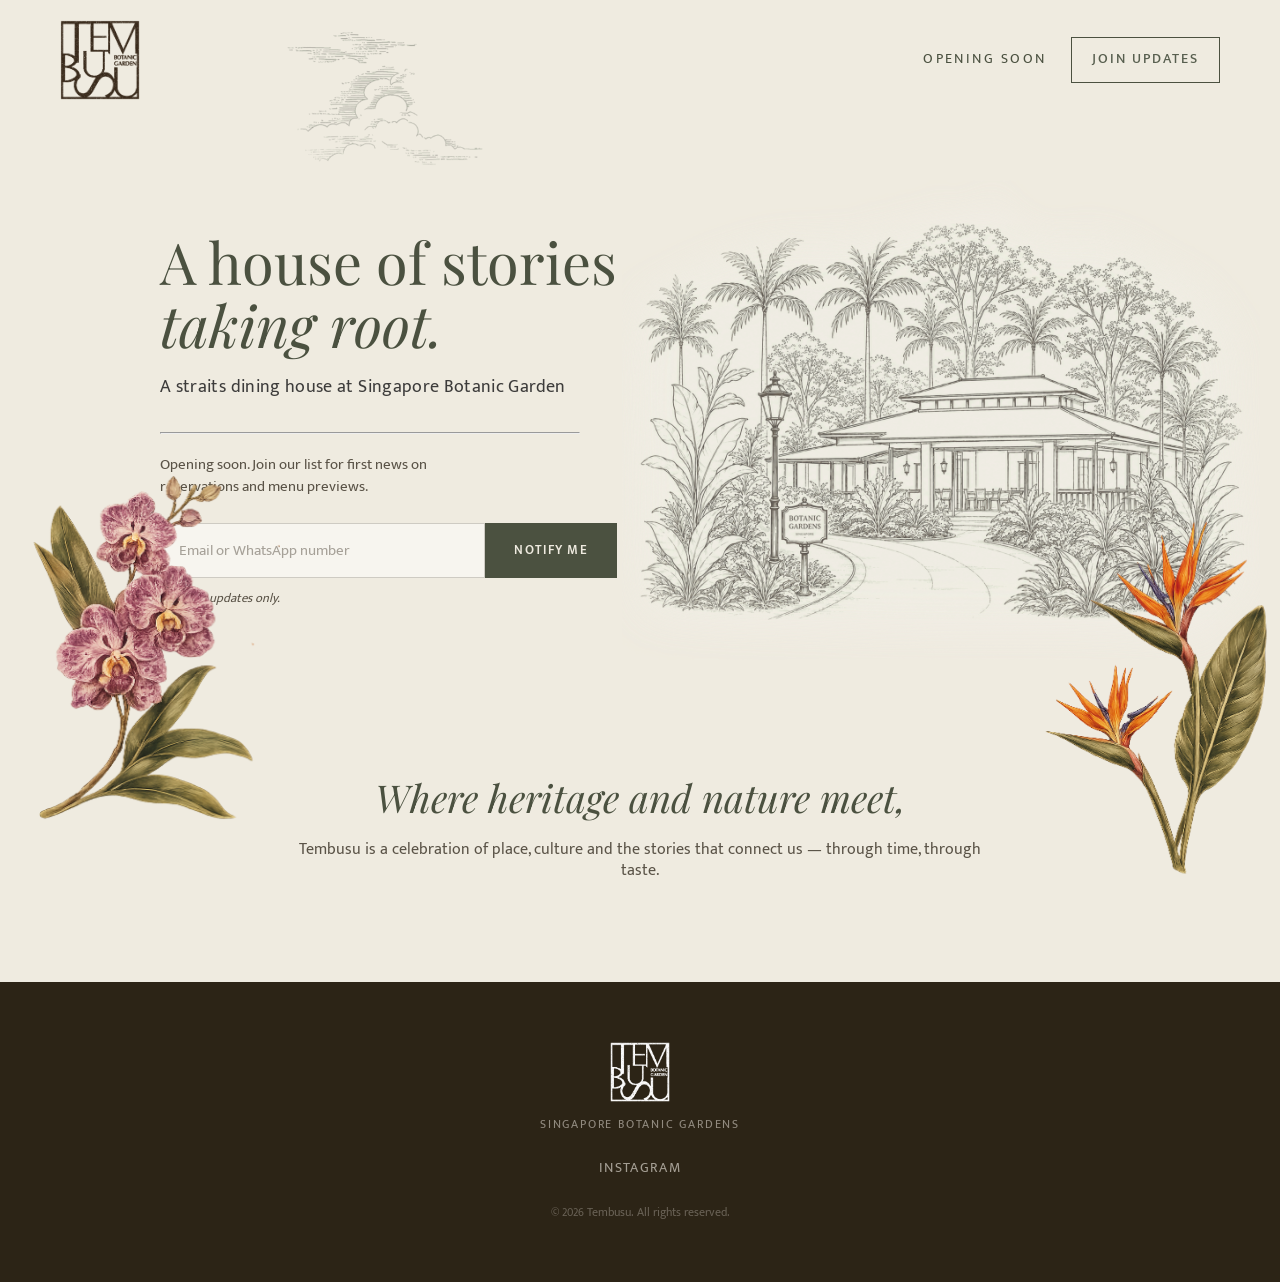
==== index.html @ 1a18208c "Add landing pages with mobile video + social footer" ====
<!DOCTYPE html>
<html lang="en">
<head>
  <meta charset="UTF-8">
  <meta name="viewport" content="width=device-width, initial-scale=1.0">
  <title>Tembusu — Singapore Botanic Gardens</title>
  <meta name="description" content="A house of stories taking root. A straits dining house at Singapore Botanic Gardens. Opening soon.">
  <link rel="preconnect" href="https://fonts.googleapis.com">
  <link rel="preconnect" href="https://fonts.gstatic.com" crossorigin>
  <link href="https://fonts.googleapis.com/css2?family=Playfair+Display:ital,wght@0,400;0,500;0,600;1,400;1,500&family=Mukta+Mahee:wght@200;300;400;500;600;700;800&display=swap" rel="stylesheet">
  <link rel="stylesheet" href="styles.css">
</head>
<body class="version-a">
  <!-- Navigation -->
  <nav class="landing-nav">
    <a href="/" class="nav-logo">
      <img src="assets/logo.png" alt="Tembusu">
    </a>
    <div class="nav-right">
      <span class="nav-status">OPENING SOON</span>
      <a href="#signup" class="nav-cta">JOIN UPDATES</a>
    </div>
  </nav>

  <!-- Hero Section -->
  <section class="hero-illustrated">
    <img src="assets/cloud-1.png" alt="" class="deco-cloud" aria-hidden="true">
    
    <div class="hero-content">
      <div class="hero-text">
        <h1 class="hero-headline">
          A house of stories<br><em>taking root.</em>
        </h1>
        <p class="hero-subtitle">A straits dining house at Singapore Botanic Garden</p>
        <hr class="hero-line">
        <p class="hero-cta-text">Opening soon. Join our list for first news on<br>reservations and menu previews.</p>
        
        <form id="signup" class="signup-form" onsubmit="handleSignup(event)">
          <div class="form-row">
            <input type="text" name="contact" placeholder="Email or WhatsApp number" required class="signup-input">
            <button type="submit" class="signup-btn">Notify Me</button>
          </div>
          <p class="form-note">Opening updates only.</p>
          <p class="form-success" id="successMsg" style="display:none;">Thank you! We'll be in touch.</p>
        </form>
      </div>
      <div class="hero-illustration">
        <img src="assets/house-sketch.png" alt="Tembusu at Singapore Botanic Gardens">
      </div>
    </div>
  </section>

  <!-- Fixed floral accents -->
  <img src="assets/orchid.png" alt="" class="deco-orchid" aria-hidden="true">
  <img src="assets/bird-paradise.png" alt="" class="deco-bird" aria-hidden="true">

  <!-- Where Heritage and Nature Meet Section -->
  <section class="heritage-section">
    <h2 class="heritage-headline">Where heritage and nature meet,</h2>
    <p class="heritage-text">Tembusu is a celebration of place, culture and the stories that connect us — through time, through taste.</p>
  </section>

  <!-- Footer -->
  <footer class="landing-footer">
    <div class="footer-inner">
      <img src="assets/logo.png" alt="Tembusu" class="footer-logo">
      <p class="footer-tagline">Singapore Botanic Gardens</p>
      <div class="footer-links">
        <a href="https://www.instagram.com/tembusu.sg/" target="_blank">Instagram</a>
      </div>
      <p class="footer-copy">&copy; 2026 Tembusu. All rights reserved.</p>
    </div>
  </footer>

  <script src="script.js"></script>
</body>
</html>
---- styles.css ----
/* ===== CUSTOM FONT ===== */
@font-face {
    font-family: 'TheSeasons';
    src: url('https://tembusu-botanical-landing.vercel.app/fonts/the-seasons-regular.woff2') format('woff2');
    font-weight: 400;
    font-style: normal;
    font-display: swap;
}

/* ===== RESET & BASE ===== */
*, *::before, *::after { margin: 0; padding: 0; box-sizing: border-box; }

:root {
  --cream: #EFEBE0;
  --dark: #2C2416;
  --dark-green: #4B5140;
  --gold: #C4A265;
  --text: #1a1a1a;
  --text-muted: #5a5347;
  --serif: 'TheSeasons', 'Playfair Display', Georgia, serif;
  --sans: 'Mukta Mahee', 'Inter', Helvetica, Arial, sans-serif;
}

html { scroll-behavior: smooth; }
body { font-family: var(--sans); color: var(--text); line-height: 1.7; overflow-x: hidden; }
a { text-decoration: none; color: inherit; }
img { max-width: 100%; display: block; }
input, button { font-family: var(--sans); }

/* ===== VERSION A — ILLUSTRATED ===== */
.version-a { background: var(--cream); }

/* ===== VERSION B — VIDEO ===== */
.version-b { background: #1a1a1a; color: #fff; }

/* Desktop/mobile video swap */
.mobile-video { display: none; }
.desktop-video { display: block; }

/* ===== SOCIAL FOOTER ===== */
.social-footer {
  position: relative;
  z-index: 50;
  text-align: center;
  padding: 40px 24px;
}
.version-b .social-footer {
  background: rgba(0,0,0,0.6);
  backdrop-filter: blur(8px);
  -webkit-backdrop-filter: blur(8px);
}
.social-links {
  display: flex;
  align-items: center;
  justify-content: center;
  gap: 28px;
}
.social-label {
  font-family: var(--sans);
  font-size: 0.8rem;
  letter-spacing: 0.12em;
  text-transform: uppercase;
  opacity: 0.7;
}
.social-link {
  display: flex;
  align-items: center;
  gap: 8px;
  color: rgba(255,255,255,0.85);
  text-decoration: none;
  font-family: var(--sans);
  font-size: 0.85rem;
  letter-spacing: 0.05em;
  transition: opacity 0.3s;
}
.social-link:hover {
  opacity: 1;
  color: #fff;
}
.social-link span {
  font-size: 0.8rem;
  text-transform: uppercase;
  letter-spacing: 0.1em;
}

/* ===== NAVIGATION ===== */
.landing-nav {
  position: fixed; top: 0; left: 0; right: 0; z-index: 100;
  display: flex; align-items: center; justify-content: space-between;
  padding: 20px 60px;
}

.version-a .landing-nav {
  background: transparent;
}

.landing-nav.dark {
  background: transparent;
}

.nav-logo img {
  height: 80px; width: auto;
}

.nav-logo-block {
  display: flex; align-items: center; gap: 14px;
}

.nav-logo-img {
  height: 80px; width: auto;
}

.nav-logo-text {
  display: flex; flex-direction: column;
}

.logo-name {
  font-family: var(--sans);
  font-size: 1.1rem;
  font-weight: 500;
  letter-spacing: 0.2em;
  color: #fff;
}

.logo-sub {
  font-family: var(--sans);
  font-size: 0.6rem;
  font-weight: 400;
  letter-spacing: 0.15em;
  color: rgba(255,255,255,0.7);
  text-transform: uppercase;
}

.nav-right {
  display: flex; align-items: center; gap: 24px;
}

.nav-status {
  font-size: 0.85rem;
  font-weight: 400;
  letter-spacing: 0.18em;
  text-transform: uppercase;
  color: var(--dark-green);
}

.landing-nav.dark .nav-status {
  color: rgba(255,255,255,0.8);
}

.nav-cta {
  font-size: 0.85rem;
  font-weight: 500;
  letter-spacing: 0.15em;
  text-transform: uppercase;
  padding: 10px 20px;
  border: 1.5px solid var(--dark-green);
  color: #585F4F;
  background: var(--cream);
  transition: all 0.3s;
}

.nav-cta:hover {
  background: var(--dark-green);
  color: var(--cream);
}

.nav-cta.light {
  border-color: rgba(255,255,255,0.7);
  color: #fff;
  background: transparent;
}

.nav-cta.light:hover {
  background: rgba(255,255,255,0.15);
}

/* ===== HERO — ILLUSTRATED (Version A) ===== */
.hero-illustrated {
  height: 80vh;
  min-height: 600px;
  position: relative;
  display: flex;
  align-items: center;
  padding: 120px 60px 0;
  overflow: hidden;
}

.hero-content {
  display: flex;
  align-items: center;
  justify-content: space-between;
  gap: 40px;
  max-width: 1500px;
  margin: 0 auto;
  width: 100%;
  position: relative;
  z-index: 2;
}

.hero-text {
  max-width: 560px;
  z-index: 2;
  position: relative;
  padding-left: 100px;
}

.hero-headline {
  font-family: var(--serif);
  font-size: clamp(2.8rem, 4.5vw, 4.5rem);
  font-weight: 400;
  line-height: 1.1;
  color: var(--dark-green);
  margin-bottom: 15px;
}

.hero-headline em {
  font-style: italic;
  font-weight: 400;
}

.hero-divider {
  width: 60px;
  height: 2px;
  background: var(--dark-green);
  opacity: 0.4;
  margin-bottom: 20px;
}

.hero-subtitle {
  font-family: var(--sans);
  font-size: 1.1rem;
  font-weight: 400;
  color: #3D3C3B;
  letter-spacing: 0.02em;
  margin-bottom: 30px;
}

.hero-line {
  width: 100%;
  max-width: 420px;
  height: 1px;
  background: rgba(44,36,22,0.15);
  margin: 20px 0;
}

.hero-cta-text {
  font-size: 0.95rem;
  color: var(--text-muted);
  line-height: 1.5;
  margin-bottom: 24px;
}

.hero-illustration {
  position: absolute;
  right: -40px;
  top: 50%;
  transform: translateY(-50%);
  width: 55%;
  max-width: 800px;
  z-index: 1;
}

.hero-illustration img {
  width: 100%;
  height: auto;
  opacity: 0.85;
}

/* Decorative elements */
.deco-cloud {
  position: absolute;
  left: 22%;
  top: 0;
  width: 220px;
  opacity: 1;
  z-index: 9999;
  pointer-events: none;
}

.deco-orchid {
  position: fixed;
  left: 0;
  bottom: 0;
  width: 280px;
  z-index: 100;
  pointer-events: none;
}

.deco-bird {
  position: fixed;
  right: 0;
  bottom: 0;
  width: 240px;
  z-index: 100;
  pointer-events: none;
}

/* ===== SIGNUP FORM ===== */
.signup-form {
  max-width: 460px;
}

.form-row {
  display: flex;
  gap: 0;
}

.signup-input {
  flex: 1;
  padding: 14px 18px;
  font-size: 0.95rem;
  border: 1.5px solid rgba(44,36,22,0.2);
  background: rgba(255,255,255,0.5);
  color: var(--text);
  outline: none;
  transition: border-color 0.3s;
}

.signup-input::placeholder {
  color: rgba(44,36,22,0.4);
}

.signup-input:focus {
  border-color: var(--dark-green);
}

.signup-input.dark {
  background: rgba(255,255,255,0.1);
  border-color: rgba(255,255,255,0.3);
  color: #fff;
}

.signup-input.dark::placeholder {
  color: rgba(255,255,255,0.5);
}

.signup-input.dark:focus {
  border-color: rgba(255,255,255,0.6);
}

.signup-btn {
  padding: 14px 28px;
  font-size: 0.8rem;
  font-weight: 600;
  letter-spacing: 0.1em;
  text-transform: uppercase;
  border: 1.5px solid var(--dark-green);
  background: var(--dark-green);
  color: var(--cream);
  cursor: pointer;
  transition: all 0.3s;
  white-space: nowrap;
}

.signup-btn:hover {
  background: #2d3a2c;
}

.signup-btn.dark {
  background: rgba(255,255,255,0.12);
  border-color: rgba(255,255,255,0.3);
  color: #fff;
}

.signup-btn.dark:hover {
  background: rgba(255,255,255,0.22);
}

.form-note {
  font-size: 0.8rem;
  color: var(--text-muted);
  margin-top: 10px;
  font-style: italic;
}

.form-note.light {
  color: rgba(255,255,255,0.5);
}

.form-success {
  font-size: 0.95rem;
  color: var(--dark-green);
  margin-top: 12px;
  font-weight: 500;
}

.form-success.light {
  color: rgba(255,255,255,0.9);
}

/* ===== HERITAGE SECTION ===== */
.heritage-section {
  text-align: center;
  padding: 80px 60px 100px;
  max-width: 1000px;
  margin: -2% auto 0 auto;
  position: relative;
}

.heritage-headline {
  font-family: var(--serif);
  font-size: clamp(2rem, 3vw, 3rem);
  font-weight: 400;
  color: var(--dark-green);
  margin-bottom: 20px;
  font-style: italic;
  line-height: 1.2;
}

.heritage-text {
  font-size: 1rem;
  line-height: 1.3;
  color: var(--text-muted);
  max-width: 700px;
  margin: 0 auto;
}

/* ===== HERO — VIDEO (Version B) ===== */
.video-bg {
  position: fixed;
  top: 0; left: 0;
  width: 100%; height: 100%;
  z-index: 0;
}

.video-bg video {
  width: 100%;
  height: 100%;
  object-fit: cover;
}

.video-overlay {
  position: absolute;
  top: 0; left: 0;
  width: 100%; height: 100%;
  background: linear-gradient(
    to bottom,
    rgba(0,0,0,0.3) 0%,
    rgba(0,0,0,0.15) 40%,
    rgba(0,0,0,0.35) 100%
  );
}

.hero-video {
  position: relative;
  z-index: 1;
  min-height: 100vh;
  display: flex;
  align-items: flex-end;
  padding: 0 60px 80px;
}

.hero-video-content {
  max-width: 600px;
}

.hero-headline-video {
  font-family: var(--serif);
  font-size: clamp(3rem, 5.5vw, 5rem);
  font-weight: 400;
  line-height: 1.1;
  color: #fff;
  margin-bottom: 24px;
}

.hero-headline-video em {
  font-style: italic;
  font-weight: 400;
}

.hero-subtitle-video {
  font-size: 1rem;
  color: rgba(255,255,255,0.85);
  line-height: 1.6;
  margin-bottom: 28px;
}

.hero-subtitle-video em {
  font-style: italic;
}

.watch-film {
  margin-top: 32px;
}

.watch-film-btn {
  display: inline-flex;
  align-items: center;
  gap: 10px;
  background: none;
  border: none;
  color: rgba(255,255,255,0.8);
  font-family: var(--sans);
  font-size: 0.85rem;
  letter-spacing: 0.05em;
  cursor: pointer;
  transition: color 0.3s;
  padding: 0;
}

.watch-film-btn:hover {
  color: #fff;
}

/* ===== FOOTER ===== */
.landing-footer {
  background: var(--dark);
  color: var(--cream);
  padding: 60px 60px;
  text-align: center;
  position: relative;
  z-index: 2;
}

.footer-inner {
  max-width: 400px;
  margin: 0 auto;
}

.footer-logo {
  height: 60px;
  margin: 0 auto 12px;
  filter: brightness(0) invert(1);
}

.footer-tagline {
  font-size: 0.75rem;
  letter-spacing: 0.15em;
  text-transform: uppercase;
  color: rgba(245,240,232,0.5);
  margin-bottom: 20px;
}

.footer-links {
  margin-bottom: 20px;
}

.footer-links a {
  font-size: 0.85rem;
  letter-spacing: 0.1em;
  text-transform: uppercase;
  color: rgba(245,240,232,0.6);
  transition: color 0.3s;
}

.footer-links a:hover { color: var(--cream); }

.footer-copy {
  font-size: 0.75rem;
  color: rgba(245,240,232,0.3);
}

/* ===== RESPONSIVE ===== */
@media (max-width: 1100px) {
  .hero-text {
    padding-left: 40px;
  }
}

@media (max-width: 968px) {
  .hero-content {
    flex-direction: column;
    align-items: flex-start;
  }
  .hero-illustration {
    position: relative;
    right: auto;
    top: auto;
    transform: none;
    width: 100%;
    max-width: 400px;
    display: block;
    margin: 0 auto 20px;
    order: -1;
  }
  .hero-text {
    flex: 1;
    padding-left: 0;
    max-width: 100%;
    order: 1;
  }
  .landing-nav {
    padding: 20px 24px;
  }
  .hero-illustrated {
    padding: 120px 24px 60px;
    height: auto;
    min-height: auto;
  }
  .hero-video {
    padding: 0 24px 60px;
  }
  .heritage-section {
    padding: 60px 24px 80px;
    margin-top: 0;
  }
  .landing-footer {
    padding: 48px 24px;
  }
  /* Botanicals: switch from fixed to absolute within page flow, push below form */
  .deco-orchid {
    position: absolute;
    width: 160px;
    bottom: -40px;
    z-index: 1;
  }
  .deco-bird {
    position: absolute;
    width: 140px;
    bottom: -40px;
    z-index: 1;
  }
}

@media (max-width: 600px) {
  .nav-logo img, .nav-logo-img {
    height: 50px;
  }
  .nav-status {
    display: none;
  }
  .hero-headline, .hero-headline-video {
    font-size: 2.6rem;
  }
  .form-row {
    flex-direction: column;
    gap: 10px;
  }
  .signup-btn {
    width: 100%;
  }
  /* Show botanicals on small screens — sized down, static at bottom */
  .deco-orchid {
    position: fixed;
    width: 120px;
    left: 0;
    bottom: 0;
    z-index: 10;
  }
  .deco-bird {
    position: fixed;
    width: 100px;
    right: 0;
    bottom: 0;
    z-index: 10;
  }
  .deco-cloud { width: 120px; }
  .logo-name { font-size: 0.9rem; }
  .logo-sub { font-size: 0.5rem; }
  /* Tighter hero on mobile */
  .hero-illustrated {
    padding: 100px 20px 40px;
  }
  .hero-video {
    padding: 0 20px 40px;
  }
  .landing-nav {
    padding: 16px 20px;
  }
  .hero-subtitle {
    font-size: 1rem;
  }
  .heritage-section {
    padding: 50px 20px 60px;
  }
  /* Stronger video overlay on mobile for readability */
  .video-overlay {
    background: linear-gradient(
      to bottom,
      rgba(0,0,0,0.45) 0%,
      rgba(0,0,0,0.25) 40%,
      rgba(0,0,0,0.55) 100%
    ) !important;
  }
  .hero-headline-video {
    font-size: 2.4rem;
    text-shadow: 0 2px 12px rgba(0,0,0,0.3);
  }
  .hero-subtitle-video {
    text-shadow: 0 1px 8px rgba(0,0,0,0.3);
  }
  /* Swap to mobile-optimized video */
  .mobile-video { display: block; }
  .desktop-video { display: none; }
}
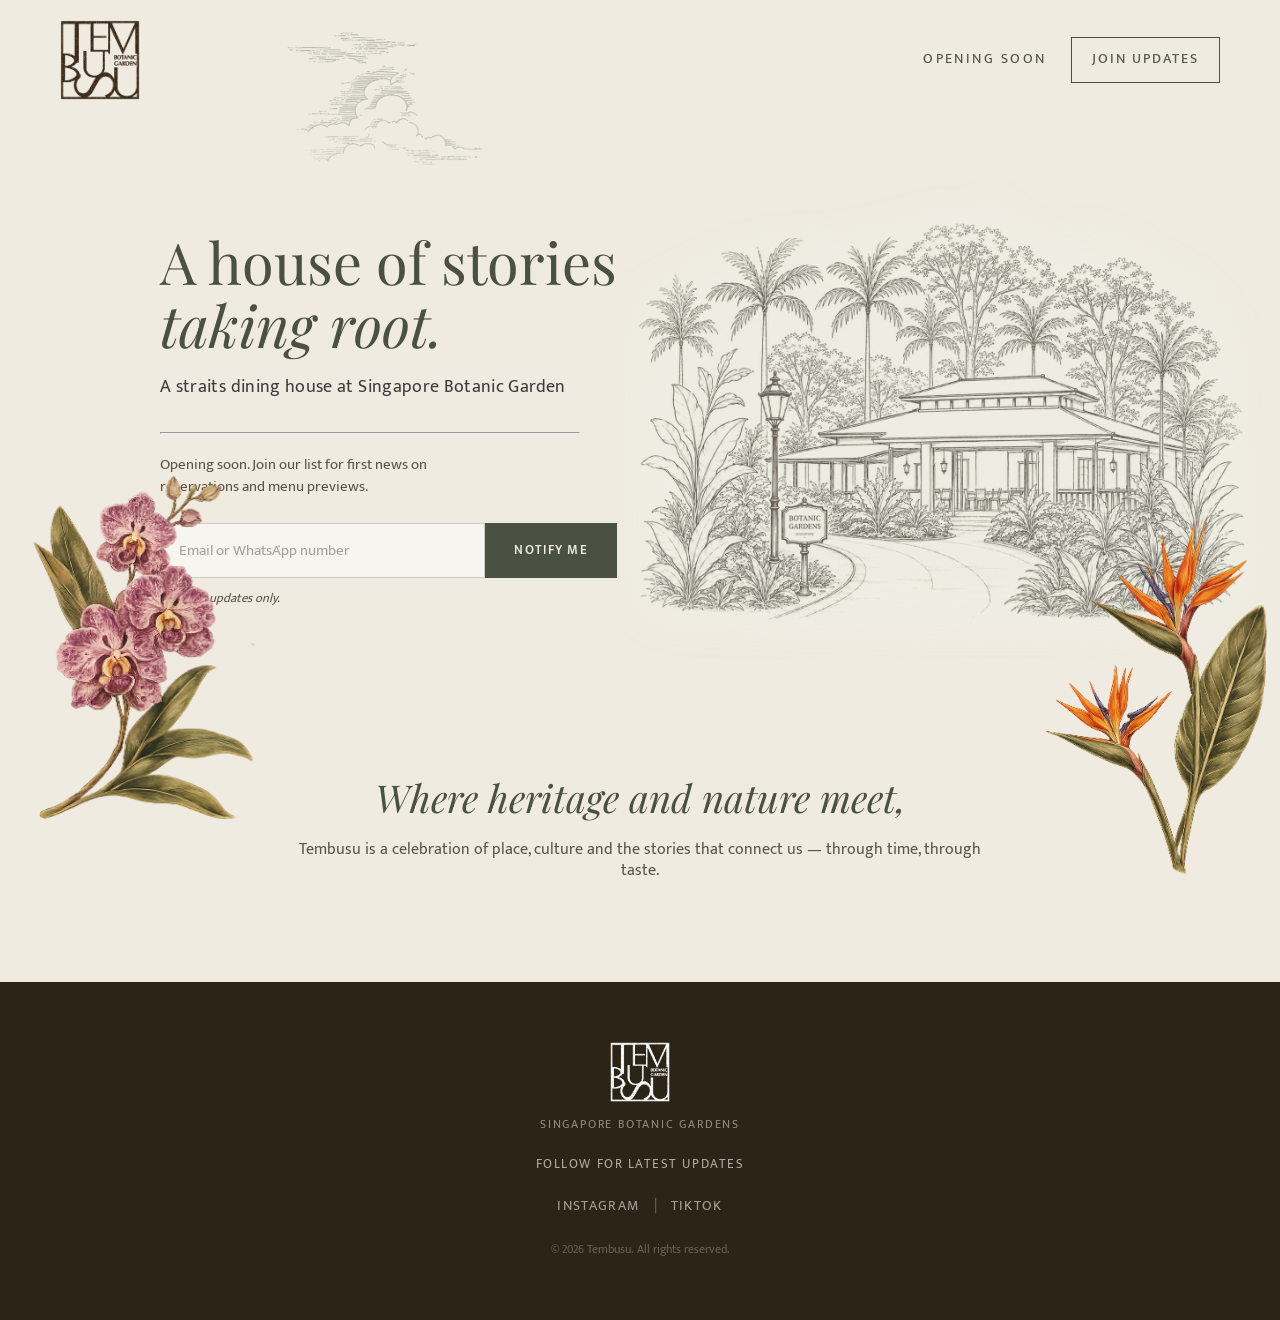
==== commit d1c8eb4e: "Add TikTok + 'Follow for latest updates' to Version A footer" ====
--- a/index.html
+++ b/index.html
@@ -65,8 +65,11 @@
     <div class="footer-inner">
       <img src="assets/logo.png" alt="Tembusu" class="footer-logo">
       <p class="footer-tagline">Singapore Botanic Gardens</p>
+      <p class="footer-follow">Follow for latest updates</p>
       <div class="footer-links">
         <a href="https://www.instagram.com/tembusu.sg/" target="_blank">Instagram</a>
+        <span class="footer-divider">|</span>
+        <a href="https://www.tiktok.com/@tembusu.sg" target="_blank">TikTok</a>
       </div>
       <p class="footer-copy">&copy; 2026 Tembusu. All rights reserved.</p>
     </div>
--- a/styles.css
+++ b/styles.css
@@ -531,6 +531,19 @@
   margin-bottom: 20px;
 }
 
+.footer-follow {
+  font-size: 0.8rem;
+  letter-spacing: 0.12em;
+  text-transform: uppercase;
+  color: rgba(245,240,232,0.65);
+  margin-bottom: 16px;
+}
+
+.footer-divider {
+  margin: 0 10px;
+  color: rgba(245,240,232,0.3);
+}
+
 .footer-links {
   margin-bottom: 20px;
 }
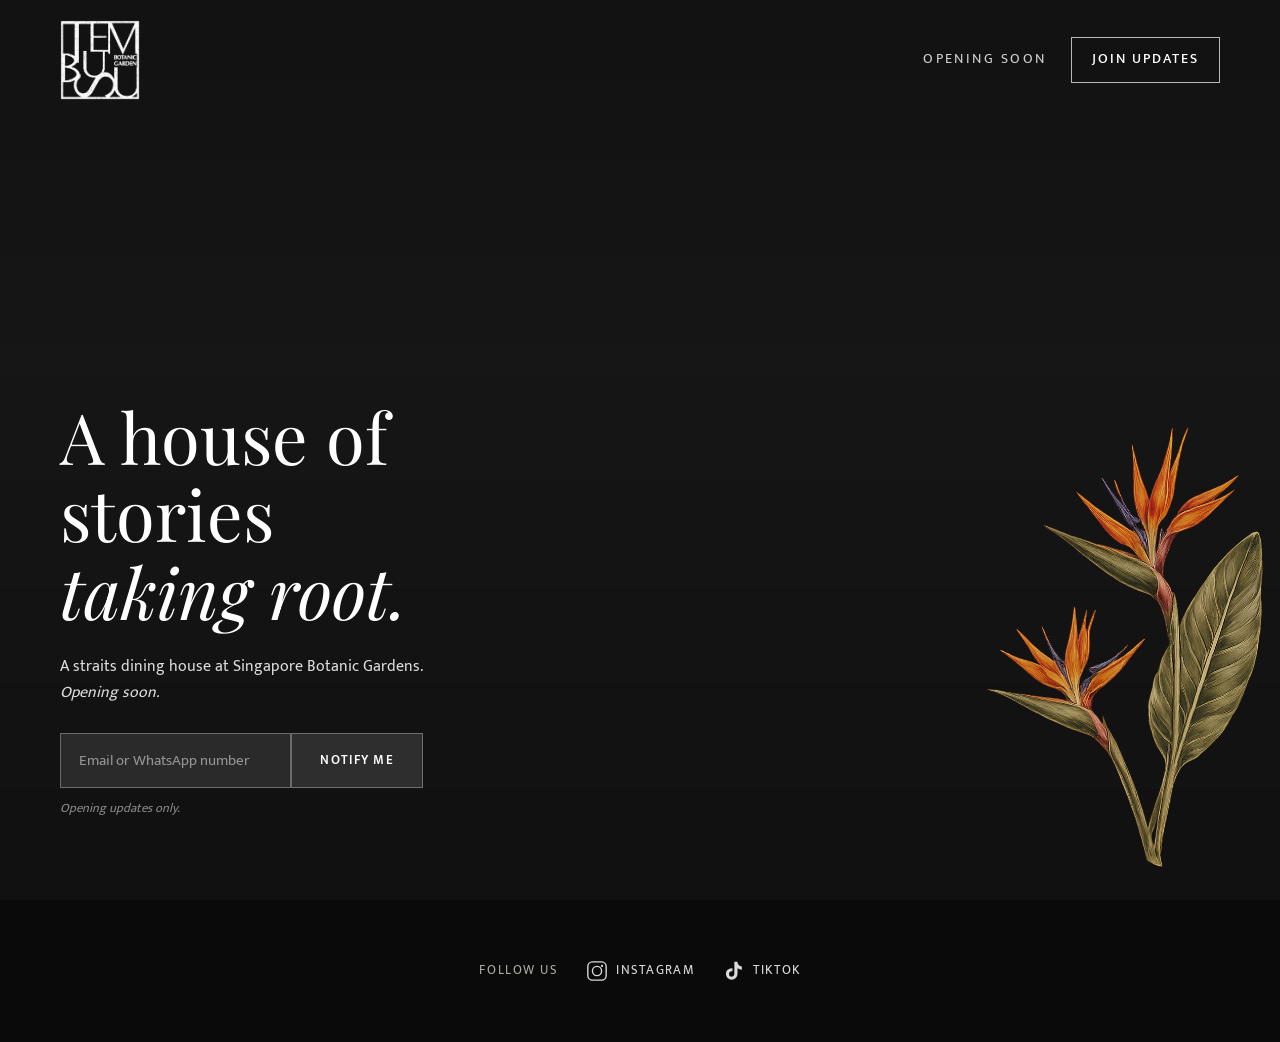
==== commit 8508e721: "Swap video page to homepage, move illustrated to /illustrated" ====
--- a/index.html
+++ b/index.html
@@ -10,43 +10,47 @@
   <link href="https://fonts.googleapis.com/css2?family=Playfair+Display:ital,wght@0,400;0,500;0,600;1,400;1,500&family=Mukta+Mahee:wght@200;300;400;500;600;700;800&display=swap" rel="stylesheet">
   <link rel="stylesheet" href="styles.css">
 </head>
-<body class="version-a">
+<body class="version-b">
+  <!-- Video Background -->
+  <div class="video-bg">
+    <video autoplay muted loop playsinline id="bgVideo" class="desktop-video">
+      <source src="assets/brand-video.mp4" type="video/mp4">
+    </video>
+    <video autoplay muted loop playsinline id="bgVideoMobile" class="mobile-video">
+      <source src="assets/brand-video-mobile.mp4" type="video/mp4">
+    </video>
+    <div class="video-overlay"></div>
+  </div>
+
   <!-- Navigation -->
-  <nav class="landing-nav">
+  <nav class="landing-nav dark">
     <a href="/" class="nav-logo">
-      <img src="assets/logo.png" alt="Tembusu">
+      <img src="assets/logo.png" alt="Tembusu" style="filter: brightness(0) invert(1);">
     </a>
     <div class="nav-right">
       <span class="nav-status">OPENING SOON</span>
-      <a href="#signup" class="nav-cta">JOIN UPDATES</a>
+      <a href="#signup-video" class="nav-cta light">JOIN UPDATES</a>
     </div>
   </nav>
 
-  <!-- Hero Section -->
-  <section class="hero-illustrated">
-    <img src="assets/cloud-1.png" alt="" class="deco-cloud" aria-hidden="true">
-    
-    <div class="hero-content">
-      <div class="hero-text">
-        <h1 class="hero-headline">
-          A house of stories<br><em>taking root.</em>
-        </h1>
-        <p class="hero-subtitle">A straits dining house at Singapore Botanic Garden</p>
-        <hr class="hero-line">
-        <p class="hero-cta-text">Opening soon. Join our list for first news on<br>reservations and menu previews.</p>
-        
-        <form id="signup" class="signup-form" onsubmit="handleSignup(event)">
-          <div class="form-row">
-            <input type="text" name="contact" placeholder="Email or WhatsApp number" required class="signup-input">
-            <button type="submit" class="signup-btn">Notify Me</button>
-          </div>
-          <p class="form-note">Opening updates only.</p>
-          <p class="form-success" id="successMsg" style="display:none;">Thank you! We'll be in touch.</p>
-        </form>
-      </div>
-      <div class="hero-illustration">
-        <img src="assets/house-sketch.png" alt="Tembusu at Singapore Botanic Gardens">
-      </div>
+  <!-- Hero Content -->
+  <section class="hero-video">
+    <div class="hero-video-content">
+      <h1 class="hero-headline-video">
+        A house of<br>stories<br><em>taking root.</em>
+      </h1>
+      <p class="hero-subtitle-video">A straits dining house at Singapore Botanic Gardens.<br><em>Opening soon.</em></p>
+      
+      <form id="signup-video" class="signup-form dark" onsubmit="handleSignup(event)">
+        <div class="form-row">
+          <input type="text" name="contact" placeholder="Email or WhatsApp number" required class="signup-input dark">
+          <button type="submit" class="signup-btn dark">NOTIFY ME</button>
+        </div>
+        <p class="form-note light">Opening updates only.</p>
+        <p class="form-success light" id="successMsgVideo" style="display:none;">Thank you! We'll be in touch.</p>
+      </form>
+
+
     </div>
   </section>
 
@@ -54,24 +58,24 @@
   <img src="assets/orchid.png" alt="" class="deco-orchid" aria-hidden="true">
   <img src="assets/bird-paradise.png" alt="" class="deco-bird" aria-hidden="true">
 
-  <!-- Where Heritage and Nature Meet Section -->
-  <section class="heritage-section">
-    <h2 class="heritage-headline">Where heritage and nature meet,</h2>
-    <p class="heritage-text">Tembusu is a celebration of place, culture and the stories that connect us — through time, through taste.</p>
-  </section>
-
-  <!-- Footer -->
-  <footer class="landing-footer">
-    <div class="footer-inner">
-      <img src="assets/logo.png" alt="Tembusu" class="footer-logo">
-      <p class="footer-tagline">Singapore Botanic Gardens</p>
-      <p class="footer-follow">Follow for latest updates</p>
-      <div class="footer-links">
-        <a href="https://www.instagram.com/tembusu.sg/" target="_blank">Instagram</a>
-        <span class="footer-divider">|</span>
-        <a href="https://www.tiktok.com/@tembusu.sg" target="_blank">TikTok</a>
-      </div>
-      <p class="footer-copy">&copy; 2026 Tembusu. All rights reserved.</p>
+  <!-- Social Footer -->
+  <footer class="landing-footer social-footer">
+    <div class="social-links">
+      <span class="social-label">Follow us</span>
+      <a href="https://www.instagram.com/tembususg?igsh=MWM4cHk4ZXRzbWc3bA==" target="_blank" rel="noopener" class="social-link" aria-label="Instagram">
+        <svg width="22" height="22" viewBox="0 0 24 24" fill="none" stroke="currentColor" stroke-width="1.5" stroke-linecap="round" stroke-linejoin="round">
+          <rect x="2" y="2" width="20" height="20" rx="5" ry="5"/>
+          <circle cx="12" cy="12" r="5"/>
+          <circle cx="17.5" cy="6.5" r="1.2" fill="currentColor" stroke="none"/>
+        </svg>
+        <span>Instagram</span>
+      </a>
+      <a href="https://www.tiktok.com/@tembusu.sg" target="_blank" rel="noopener" class="social-link" aria-label="TikTok">
+        <svg width="22" height="22" viewBox="0 0 24 24" fill="currentColor">
+          <path d="M19.59 6.69a4.83 4.83 0 01-3.77-4.25V2h-3.45v13.67a2.89 2.89 0 01-2.88 2.5 2.89 2.89 0 01-2.89-2.89 2.89 2.89 0 012.89-2.89c.28 0 .54.04.79.1v-3.52a6.37 6.37 0 00-.79-.05A6.34 6.34 0 003.15 15.2a6.34 6.34 0 006.34 6.34 6.34 6.34 0 006.34-6.34V8.98a8.18 8.18 0 004.76 1.52V7.05a4.84 4.84 0 01-1-.36z"/>
+        </svg>
+        <span>TikTok</span>
+      </a>
     </div>
   </footer>
 
--- a/styles.css
+++ b/styles.css
@@ -44,6 +44,25 @@
   text-align: center;
   padding: 40px 24px;
 }
+.version-b .deco-orchid {
+  display: none;
+}
+
+.version-b .deco-bird {
+  width: 300px;
+  bottom: 0;
+  right: 0;
+  opacity: 0.85;
+  z-index: 5;
+}
+
+.version-b .hero-text,
+.version-b .hero-content,
+.version-b .signup-form {
+  position: relative;
+  z-index: 20;
+}
+
 .version-b .social-footer {
   background: rgba(0,0,0,0.6);
   backdrop-filter: blur(8px);
@@ -692,6 +711,23 @@
   .hero-subtitle-video {
     text-shadow: 0 1px 8px rgba(0,0,0,0.3);
   }
+  /* Version B mobile flower overrides */
+  .version-b .deco-orchid {
+    display: none;
+  }
+  .version-b .deco-bird {
+    width: 120px;
+    right: -20px;
+    bottom: -10px;
+    z-index: 5;
+    opacity: 0.7;
+  }
+  .version-b .hero-text,
+  .version-b .hero-content,
+  .version-b .signup-form {
+    position: relative;
+    z-index: 20;
+  }
   /* Swap to mobile-optimized video */
   .mobile-video { display: block; }
   .desktop-video { display: none; }
